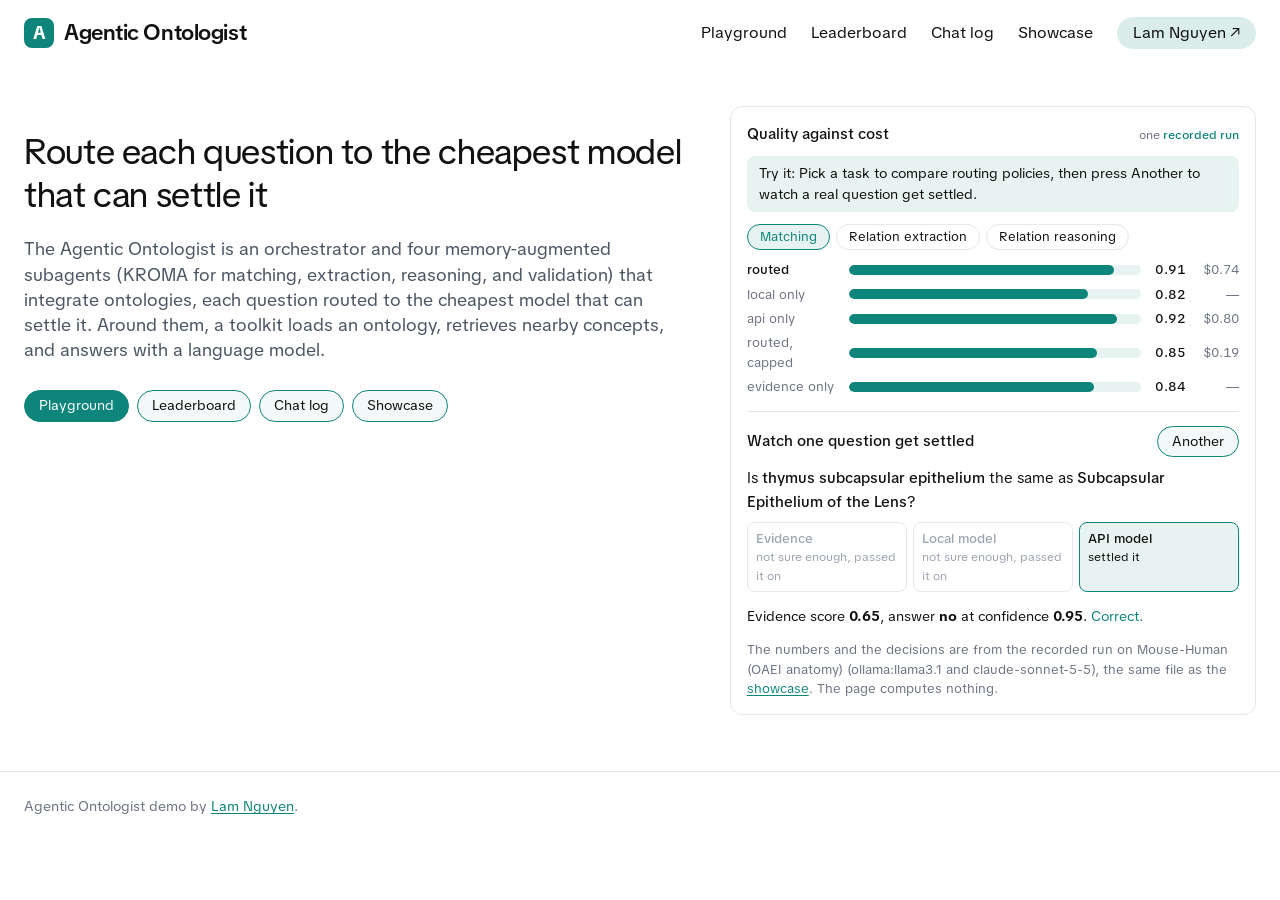
==== index.html @ b3329943 "Publish the Agentic Ontologist demo site. Co-Authored-By: Claude Opus 5.5 <noreply@anthropic.com>" ====
<!DOCTYPE html>
<html lang="en">
<head>
<meta charset="utf-8">
<meta name="viewport" content="width=device-width, initial-scale=1">
<title>Agentic Ontologist demo</title>
<link rel="preconnect" href="https://fonts.googleapis.com">
<link rel="preconnect" href="https://fonts.gstatic.com" crossorigin>
<link href="https://fonts.googleapis.com/css2?family=TikTok+Sans:wght@400;500;600;700&family=JetBrains+Mono:wght@400;500&display=swap" rel="stylesheet">
<link rel="icon" href="favicon.svg" type="image/svg+xml">
<link rel="stylesheet" href="style.css">
</head>
<body>
<a class="skip" href="#content">Skip to content</a>
<header class="site">
  <a class="logo" href="index.html"><span class="logo-mark">A</span><span>Agentic Ontologist</span></a>
  <nav class="site" aria-label="Demos">
    <a href="playground.html">Playground</a>
    <a href="leaderboard.html">Leaderboard</a>
    <a href="chat-log.html">Chat log</a>
    <a href="showcase/">Showcase</a>
    <a href="https://lamng3.com/" class="pill">Lam Nguyen ↗</a>
  </nav>
</header>
<main class="wrap" id="content" style="max-width:1280px">
<section class="hero">
  <div>
    <h1>Route each question to the cheapest model that can settle it</h1>
    <p class="lede">The Agentic Ontologist is an orchestrator and four memory-augmented subagents (KROMA for matching, extraction, reasoning, and validation) that integrate ontologies, each question routed to the cheapest model that can settle it. Around them, a toolkit loads an ontology, retrieves nearby concepts, and answers with a language model.</p>
    <div class="actions">
      <a class="btn solid" href="playground.html">Playground</a>
      <a class="btn" href="leaderboard.html">Leaderboard</a>
      <a class="btn" href="chat-log.html">Chat log</a>
      <a class="btn" href="showcase/">Showcase</a>
    </div>
  </div>
  <div class="demo-card" id="demo">
    <div class="head"><h3>Quality against cost</h3><span class="tag">one <b>recorded run</b></span></div>
    <p class="try">Try it: Pick a task to compare routing policies, then press Another to watch a real question get settled.</p>
    <div class="tabs" id="tabs" role="tablist"></div>
    <div class="bars" id="policies"></div>
    <hr class="rule">
    <div class="head"><h3>Watch one question get settled</h3><button type="button" class="btn" id="ask">Another</button></div>
    <div class="ask" id="question"></div>
    <p class="note">The numbers and the decisions are from the recorded run on <span id="track"></span> (ollama:llama3.1 and claude-sonnet-5-5), the same file as the <a href="showcase/">showcase</a>. The page computes nothing.</p>
  </div>
</section>
<script src="demo.js"></script>
</main>
<footer class="site">Agentic Ontologist demo by <a href="https://lamng3.com/">Lam Nguyen</a>.</footer>
</body>
</html>
---- style.css ----
:root {
  --primary: #0d857a;
  --primary-5: rgba(13, 133, 122, 0.05);
  --primary-10: rgba(13, 133, 122, 0.1);
  --primary-15: rgba(13, 133, 122, 0.15);
  --primary-50: rgba(13, 133, 122, 0.5);
  --bg: #ffffff;
  --fg: #111111;
  --muted: #4b5563;
  --subtle: #6b7280;
  --faint: #9ca3af;
  --border: #e5e7eb;
  --warn: #a15c07;
  --warn-bg: rgba(161, 92, 7, 0.1);
  --bad: #b42318;
  --bad-bg: rgba(180, 35, 24, 0.09);
  --font: "TikTok Sans", ui-sans-serif, system-ui, -apple-system, "Segoe UI", sans-serif;
  --mono: "JetBrains Mono", ui-monospace, SFMono-Regular, Menlo, monospace;
}

@media (prefers-color-scheme: dark) {
  :root:not([data-theme="light"]) {
    --primary: #2dd4bf;
    --primary-5: rgba(45, 212, 191, 0.06);
    --primary-10: rgba(45, 212, 191, 0.1);
    --primary-15: rgba(45, 212, 191, 0.16);
    --primary-50: rgba(45, 212, 191, 0.5);
    --bg: #111214;
    --fg: #ececec;
    --muted: #b4b8bf;
    --subtle: #9096a0;
    --faint: #6b7280;
    --border: #2a2d33;
    --warn: #f0b252;
    --warn-bg: rgba(240, 178, 82, 0.12);
    --bad: #ff8a80;
    --bad-bg: rgba(255, 138, 128, 0.12);
  }
}

* { box-sizing: border-box; }
html { -webkit-text-size-adjust: 100%; scroll-behavior: smooth; }
body { margin: 0; background: var(--bg); color: var(--fg); font-family: var(--font); font-size: 16px; line-height: 1.55; }
::selection { background: var(--primary-15); }
a { color: var(--primary); text-underline-offset: 0.15em; }
button { font: inherit; color: inherit; }
button:not(:disabled) { cursor: pointer; }
.wrap { max-width: 1280px; margin: 0 auto; padding: 0 24px; }
.skip { position: absolute; left: -999px; top: 0; }
.skip:focus { left: 8px; top: 8px; background: var(--bg); padding: 8px; z-index: 5; }

/* Header */
header.site { display: flex; align-items: center; justify-content: space-between; gap: 24px; padding: 16px 24px; max-width: 1280px; margin: 0 auto; }
.logo { display: flex; align-items: center; gap: 10px; text-decoration: none; color: var(--fg); font-size: 22px; font-weight: 600; letter-spacing: -0.02em; }
.logo-mark { width: 30px; height: 30px; border-radius: 8px; background: var(--primary); color: var(--bg); display: grid; place-items: center; font-size: 18px; font-weight: 700; }
.logo b { color: var(--primary); font-weight: 600; }
nav.site { display: flex; align-items: center; gap: 24px; }
nav.site a { text-decoration: none; color: var(--fg); }
nav.site a:hover { color: var(--primary); }
nav.site a.pill { background: var(--primary-15); padding: 4px 16px; border-radius: 999px; }
nav.site a.pill:hover { background: var(--primary-50); color: var(--fg); }

/* Hero */
.hero { padding: 40px 0 56px; display: grid; grid-template-columns: 5fr 4fr; gap: 48px; align-items: start; }
.hero h1 { font-size: 36px; line-height: 1.2; font-weight: 400; margin: 24px 0 20px; max-width: 42rem; letter-spacing: -0.01em; }
.hero .lede { font-size: 18px; line-height: 1.4; color: var(--muted); margin: 0 0 28px; max-width: 42rem; }
.install { background: var(--primary-5); border: 1px solid var(--primary); border-radius: 10px; padding: 10px 14px; font-family: var(--mono); font-size: 13.5px; white-space: pre; overflow-x: auto; margin: 0 0 16px; }
.install .prompt { color: var(--primary-50); user-select: none; }
.actions { display: flex; gap: 8px; flex-wrap: wrap; }
.btn { border: 1px solid var(--primary); background: var(--primary-5); color: var(--fg); border-radius: 999px; padding: 4px 14px; font-size: 14px; text-decoration: none; }
.btn:hover:not(:disabled) { background: var(--primary-15); }
.btn:disabled { opacity: 0.45; }
.btn.solid { background: var(--primary); color: var(--bg); }

/* Live demo card */
.demo-card { border: 1px solid var(--border); border-radius: 12px; padding: 16px; }
.demo-card .head { display: flex; justify-content: space-between; align-items: baseline; margin-bottom: 10px; gap: 8px; }
.demo-card h3 { margin: 0; font-size: 15px; font-weight: 500; }
.tag { font-size: 12px; color: var(--subtle); white-space: nowrap; }
.tag b { color: var(--primary); font-weight: 500; }
.mems { display: grid; gap: 6px; margin: 4px 0 12px; }
.mem { border: 1px solid var(--border); border-radius: 8px; padding: 6px 10px; font-size: 13.5px; background: transparent; text-align: left; width: 100%; display: grid; grid-template-columns: 1fr auto; gap: 2px 10px; }
.mem:hover:not(:disabled) { border-color: var(--primary-50); }
.mem[aria-pressed="true"] { border-color: var(--primary); background: var(--primary-5); }
.mem .key { font-family: var(--mono); font-size: 12px; color: var(--subtle); }
.mem .txt { grid-column: 1; }
.mem.hidden { display: none; }
.chip { font-size: 11.5px; padding: 1px 8px; border-radius: 999px; align-self: start; grid-row: 1 / span 2; grid-column: 2; }
.chip.live { background: var(--primary-10); color: var(--primary); }
.chip.stale { background: var(--warn-bg); color: var(--warn); }
.chip.retracted { background: var(--bad-bg); color: var(--bad); }
.slider { display: grid; grid-template-columns: auto 1fr auto; gap: 10px; align-items: center; font-size: 13px; color: var(--subtle); }
.slider input { width: 100%; accent-color: var(--primary); }
.logline { font-family: var(--mono); font-size: 12px; color: var(--subtle); min-height: 2.9em; margin: 10px 0 0; }
.logline b { color: var(--fg); font-weight: 500; }
.note { font-size: 12.5px; color: var(--subtle); margin: 12px 0 0; }

/* Sections */
section.block { padding: 40px 0; border-top: 1px solid var(--border); }
section.block h2 { font-size: 20px; font-weight: 400; margin: 0 0 8px; }
section.block .sub { margin: 0 0 20px; font-size: 14px; color: var(--subtle); }
.cards { display: grid; grid-template-columns: repeat(auto-fill, minmax(260px, 1fr)); gap: 12px; }
a.card, div.card { border: 1px solid var(--border); border-radius: 12px; padding: 14px 16px; text-decoration: none; color: var(--fg); display: block; }
a.card:hover { border-color: var(--primary-50); background: var(--primary-5); }
a.card strong, div.card strong { display: block; font-weight: 500; margin-bottom: 2px; }
a.card span, div.card span { font-size: 14px; color: var(--muted); }

/* Manual */
.layout { max-width: 1280px; margin: 0 auto; padding: 0 24px; display: grid; grid-template-columns: 240px minmax(0, 1fr); gap: 48px; }
.nav { position: sticky; top: 0; align-self: start; max-height: 100vh; overflow-y: auto; padding: 8px 0 32px; font-size: 14px; }
.nav a { display: block; padding: 3px 10px; border-radius: 6px; text-decoration: none; color: var(--muted); }
.nav a:hover { color: var(--fg); background: var(--primary-5); }
.nav a[aria-current="page"] { color: var(--primary); background: var(--primary-10); font-weight: 500; }
.nav-part { margin: 18px 10px 4px; font-size: 11.5px; letter-spacing: 0.06em; text-transform: uppercase; color: var(--faint); }
.brand-desk { display: none; }
.search { width: 100%; padding: 6px 12px; border: 1px solid var(--border); border-radius: 999px; background: transparent; color: var(--fg); font: inherit; font-size: 14px; }
.search:focus { outline: 0; border-color: var(--primary); }
#results { list-style: none; padding: 0 0 0 10px; margin: 8px 0; }
#results li { margin: 4px 0; }
main { padding: 8px 0 64px; min-width: 0; max-width: 780px; }
.kicker { margin: 16px 0 0; font-size: 13px; color: var(--primary); }
h1 { font-size: 34px; font-weight: 400; line-height: 1.2; letter-spacing: -0.01em; margin: 4px 0 12px; }
.lede { font-size: 18px; line-height: 1.4; color: var(--muted); margin: 0 0 24px; }
h2 { font-size: 22px; font-weight: 500; margin: 40px 0 8px; letter-spacing: -0.01em; }
h3 { font-size: 17px; font-weight: 500; margin: 28px 0 6px; }
p, li { overflow-wrap: anywhere; }
li { margin: 3px 0; }
.toc { border: 1px solid var(--border); border-radius: 10px; padding: 10px 16px; margin: 0 0 24px; font-size: 14px; }
.toc strong { font-weight: 500; }
.toc ol { margin: 4px 0 0; padding-left: 1.2rem; }
.toc a { text-decoration: none; }
.callout { border-radius: 10px; padding: 10px 16px; margin: 18px 0; font-size: 15px; background: var(--primary-5); border-left: 3px solid var(--primary); }
.callout p:first-of-type { margin-top: 0; }
.callout p:last-child { margin-bottom: 0; }
.callout .label { display: block; font-size: 11.5px; letter-spacing: 0.06em; text-transform: uppercase; color: var(--primary); margin-bottom: 2px; }
.callout.next, .callout.warning { background: var(--warn-bg); border-color: var(--warn); }
.callout.next .label, .callout.warning .label { color: var(--warn); }
pre { background: var(--primary-5); border: 1px solid var(--border); border-radius: 10px; padding: 12px 14px; overflow-x: auto; font-family: var(--mono); font-size: 13.5px; line-height: 1.5; }
code { font-family: var(--mono); font-size: 0.9em; }
p code, li code, td code { background: var(--primary-10); border-radius: 4px; padding: 1px 5px; }
table { border-collapse: collapse; width: 100%; margin: 16px 0; font-size: 14.5px; display: block; overflow-x: auto; }
th, td { text-align: left; padding: 7px 12px; border-bottom: 1px solid var(--border); vertical-align: top; }
th { font-weight: 500; color: var(--subtle); }
footer.site { max-width: 1280px; margin: 0 auto; padding: 24px; border-top: 1px solid var(--border); font-size: 13.5px; color: var(--subtle); }
.nav-toggle, .nav-button { display: none; }

@media (max-width: 900px) {
  .hero { grid-template-columns: 1fr; gap: 28px; }
  .hero h1 { font-size: 30px; margin-top: 8px; }
  .layout { grid-template-columns: 1fr; gap: 0; }
  .nav { position: static; max-height: none; display: none; border-bottom: 1px solid var(--border); margin-bottom: 12px; }
  .nav-toggle:checked ~ .layout .nav { display: block; }
  .nav-button { display: inline-block; border: 1px solid var(--border); border-radius: 999px; padding: 2px 14px; font-size: 14px; }
  .brand-desk { display: block; font-weight: 500; padding: 4px 10px; }
  nav.site a:not(.pill) { display: none; }
  .wrap, .layout { padding: 0 16px; }
  header.site { padding: 12px 16px; }
}
.eyebrow { font-size: 12px; letter-spacing: 0.08em; text-transform: uppercase; color: var(--subtle); margin: 24px 0 4px; }
.prose-home { max-width: 780px; }
.prose-home h2 { margin-top: 28px; }

/* Routing demo */
.tabs { display: flex; flex-wrap: wrap; gap: 6px; margin-bottom: 10px; }
.tab { border: 1px solid var(--border); background: transparent; border-radius: 999px; padding: 2px 12px; font-size: 13px; }
.tab[aria-selected="true"] { border-color: var(--primary); background: var(--primary-10); color: var(--primary); }
.bars { display: grid; gap: 5px; margin: 8px 0; }
.bar { display: grid; grid-template-columns: 7.5em 1fr 3em 3.6em; gap: 8px; align-items: center; font-size: 12.5px; color: var(--subtle); }
.bar i { display: block; height: 10px; border-radius: 5px; background: var(--primary-10); position: relative; overflow: hidden; }
.bar i::after { content: ""; position: absolute; inset: 0 auto 0 0; width: var(--w); background: var(--primary); border-radius: 5px; transition: width 0.2s; }
.bar b { font-weight: 500; color: var(--fg); text-align: right; font-variant-numeric: tabular-nums; }
.bar em { font-style: normal; text-align: right; font-variant-numeric: tabular-nums; }
.bar.pick span { color: var(--fg); font-weight: 500; }
.rule { border: 0; border-top: 1px solid var(--border); margin: 14px 0; }
.ask { font-size: 13.5px; min-height: 11em; }
.ask .pair { font-size: 15px; margin: 0 0 8px; }
.ask .pair b { font-weight: 500; }
.steps { display: grid; grid-template-columns: repeat(3, 1fr); gap: 6px; margin: 8px 0; }
.step { border: 1px solid var(--border); border-radius: 8px; padding: 6px 8px; font-size: 12px; color: var(--faint); }
.step.on { border-color: var(--primary); background: var(--primary-10); color: var(--fg); }
.step b { display: block; font-weight: 500; font-size: 12.5px; }
.verdict.ok { color: var(--primary); }
.verdict.no { color: #b42318; }
.prose-home { max-width: none; }
.prose-home pre { max-width: 780px; }

/* Phones: let grid children shrink so wide code scrolls inside its box instead of widening the page */
.hero > *, .layout > *, .demo-card, .cards > * { min-width: 0; }
.install, pre { max-width: 100%; }
.demo-card pre, .demo-card .bars { overflow-x: auto; }
@media (max-width: 900px) {
  body { overflow-x: hidden; }
  .bar { grid-template-columns: 5em 1fr 2.4em 3.2em; }
}
@media (max-width: 900px) {
  header.site { gap: 8px; }
  nav.site { gap: 8px; }
  .logo { font-size: 19px; gap: 8px; }
  nav.site a.pill { padding: 3px 10px; white-space: nowrap; font-size: 14px; }
}
body:not(:has(.layout)) .nav-button { display: none; }
/* Previous and next */
.pager { display: flex; justify-content: space-between; gap: 16px; margin: 40px 0 0; padding-top: 18px; border-top: 1px solid var(--border); }
.pager a { display: block; border: 1px solid var(--border); border-radius: 12px; padding: 10px 16px; text-decoration: none; color: var(--fg); min-width: 0; max-width: 48%; }
.pager a:hover { border-color: var(--primary-50); background: var(--primary-5); }
.pager a span { display: block; font-size: 12px; color: var(--subtle); }
.pager .next { margin-left: auto; text-align: right; }

.try { margin: 0 0 12px; padding: 7px 12px; border-radius: 8px; background: var(--primary-10); font-size: 13.5px; }

/* Arena: a ranked leaderboard in the manual's own theme (arena.js) */
.arena { margin: 8px 0 24px; }
main:has(.arena) { max-width: none; }
.arena .a-bar { display: flex; flex-wrap: wrap; gap: 10px 16px; align-items: center; margin: 0 0 14px; font-size: 14px; }
.arena .seg { display: inline-flex; gap: 6px; flex-wrap: wrap; }
.arena .seg button { border: 1px solid var(--border); background: transparent; border-radius: 999px; padding: 3px 13px; font-size: 13.5px; }
.arena .seg button[aria-pressed="true"] { border-color: var(--primary); background: var(--primary-10); color: var(--primary); }
.arena input[type="search"] { border: 1px solid var(--border); background: transparent; border-radius: 999px; padding: 4px 14px; font: inherit; font-size: 14px; min-width: 12em; color: var(--fg); }
.arena input[type="search"]:focus { outline: 0; border-color: var(--primary); }
.arena .a-sub { color: var(--subtle); font-size: 13.5px; margin: 0 0 14px; }
.podium { display: grid; grid-template-columns: repeat(3, minmax(0, 1fr)); gap: 12px; margin: 0 0 18px; align-items: end; }
.podium .slot { border: 1px solid var(--border); border-radius: 14px; padding: 14px 16px; display: grid; gap: 4px; position: relative; overflow: hidden; }
.podium .slot.r1 { order: 2; padding-top: 22px; padding-bottom: 20px; border-color: var(--gold); background: linear-gradient(180deg, color-mix(in srgb, var(--gold) 12%, transparent), transparent 70%); }
.podium .slot.r2 { order: 1; } .podium .slot.r3 { order: 3; }
.podium .slot.ours { box-shadow: inset 0 0 0 1.5px var(--primary-50); }
.medal { width: 28px; height: 28px; border-radius: 50%; display: grid; place-items: center; font-size: 14px; font-weight: 700; color: #fff; background: var(--m); }
.r1 .medal, td.rank .medal.r1 { --m: var(--gold); } .r2 .medal, td.rank .medal.r2 { --m: var(--silver); } .r3 .medal, td.rank .medal.r3 { --m: var(--bronze); }
.podium .name { font-weight: 500; font-size: 16px; overflow-wrap: anywhere; line-height: 1.25; }
.podium .score { font-size: 30px; font-weight: 500; letter-spacing: -0.01em; font-variant-numeric: tabular-nums; line-height: 1.1; }
.podium .meta { font-size: 12.5px; color: var(--subtle); min-height: 1.4em; }
.podium .slot.r1 .score { font-size: 36px; }
@media (max-width: 700px) { .podium { grid-template-columns: minmax(0, 1fr); } .podium .slot { order: unset !important; } }
.arena table { width: 100%; border-collapse: collapse; font-size: 14.5px; display: table; }
.arena th, .arena td { padding: 9px 10px; border-bottom: 1px solid var(--border); text-align: left; vertical-align: middle; }
.arena th { font-weight: 500; color: var(--subtle); white-space: nowrap; font-size: 13px; }
.arena th button { background: none; border: 0; padding: 0; font: inherit; color: inherit; cursor: pointer; }
.arena th button:hover, .arena th[aria-sort] button { color: var(--fg); }
.arena th[aria-sort="descending"] button::after { content: " ↓"; } .arena th[aria-sort="ascending"] button::after { content: " ↑"; }
.arena td.num, .arena th.num { text-align: right; font-variant-numeric: tabular-nums; }
.arena td.rank { width: 3.2em; }
.arena td.rank .medal { width: 24px; height: 24px; font-size: 12px; }
.arena td.rank .plain { color: var(--subtle); padding-left: 8px; }
.arena tr.ours td { background: var(--primary-5); }
.arena tr.ours td:first-child { box-shadow: inset 3px 0 0 var(--primary); }
.arena .nm { font-weight: 500; }
.arena .tags { display: flex; flex-wrap: wrap; gap: 4px 6px; margin-top: 3px; }
.arena .tag { display: inline-block; font-size: 11.5px; padding: 0 8px; border-radius: 999px; border: 1px solid var(--border); color: var(--subtle); white-space: nowrap; }
.arena .tag.ours { border-color: var(--primary-50); color: var(--primary); background: var(--primary-10); }
.arena .meter { display: grid; grid-template-columns: minmax(70px, 1fr) 3.4em; gap: 10px; align-items: center; min-width: 170px; }
.arena .meter i { display: block; height: 9px; border-radius: 5px; background: var(--primary-10); position: relative; overflow: hidden; }
.arena .meter i::after { content: ""; position: absolute; inset: 0 auto 0 0; width: var(--w); background: var(--primary); border-radius: 5px; }
.arena tr.other .meter i::after { background: var(--faint); }
.arena .meter b { font-weight: 500; text-align: right; font-variant-numeric: tabular-nums; }
.arena .none { color: var(--faint); }
.arena .a-foot { color: var(--subtle); font-size: 13px; margin: 12px 0 0; }
.arena .scroll { overflow-x: auto; }
@media (max-width: 720px) { .arena .opt { display: none; } .arena .meter { min-width: 120px; } }
:root { --gold: #b8860b; --silver: #8a94a3; --bronze: #b0693a; }
@media (prefers-color-scheme: dark) { :root:not([data-theme="light"]) { --gold: #d4a62a; --silver: #9aa4b2; --bronze: #c97b4a; } }

.btn.solid:hover:not(:disabled) { background: var(--primary); color: var(--bg); filter: brightness(1.12); }
.btn.solid:disabled { opacity: 0.5; }

/* Playground (pg.js) */
.pg { margin: 8px 0 24px; display: grid; gap: 16px; }
.pg-panel { border: 1px solid var(--border); border-radius: 12px; padding: 14px 16px; min-width: 0; }
.pg-panel > h3 { font-size: 15px; font-weight: 500; margin: 0 0 4px; }
.pg-panel > .pg-sub { font-size: 13.5px; color: var(--subtle); margin: 0 0 10px; }
.pg textarea { width: 100%; min-height: 9em; resize: vertical; border: 1px solid var(--border); border-radius: 10px; background: var(--primary-5); color: var(--fg); font: 13px/1.5 var(--mono); padding: 10px 12px; tab-size: 2; }
.pg textarea:focus, .pg select:focus, .pg input:focus { outline: 2px solid var(--primary); outline-offset: 1px; }
.pg select, .pg input[type="text"], .pg input[type="password"], .pg input[type="search"] { border: 1px solid var(--border); background: transparent; color: var(--fg); border-radius: 8px; padding: 5px 9px; font: inherit; font-size: 14px; max-width: 100%; }
.pg-row { display: flex; flex-wrap: wrap; gap: 8px 12px; align-items: center; margin: 10px 0 0; }
.pg-row .grow { flex: 1 1 14em; }
.pg-status { font-size: 13px; color: var(--subtle); }
.pg-line { font-size: 13.5px; color: var(--subtle); margin: 8px 0 0; }
.pg-line b { color: var(--fg); font-weight: 500; }
.pg-note { font-size: 13px; color: var(--subtle); margin: 8px 0 0; }
.pg-pre { font: 12.5px/1.5 var(--mono); background: var(--primary-5); border: 1px solid var(--border); border-radius: 10px; padding: 10px 12px; overflow: auto; margin: 8px 0 0; white-space: pre-wrap; }
.pg-scroll { overflow: auto; max-height: 26em; border: 1px solid var(--border); border-radius: 10px; margin-top: 10px; }
.pg-table { border-collapse: collapse; width: 100%; font-size: 13px; display: table; margin: 0; }
.pg-table th, .pg-table td { text-align: left; padding: 6px 10px; border-bottom: 1px solid var(--border); font-family: var(--mono); font-size: 12.5px; white-space: nowrap; }
.pg-table th { position: sticky; top: 0; background: var(--bg); color: var(--subtle); font-weight: 500; }
.pg-table tr:last-child td { border-bottom: 0; }
.pg-table td.pg-iri { color: var(--primary); } .pg-table td.pg-literal { color: var(--fg); } .pg-table td.pg-blank, .pg-table td.pg-unbound { color: var(--faint); }
.pg-error { border-left: 3px solid var(--bad, #b42318); background: color-mix(in srgb, var(--bad, #b42318) 10%, transparent); border-radius: 0 10px 10px 0; padding: 8px 12px; font: 13px/1.5 var(--mono); margin-top: 10px; white-space: pre-wrap; }
.pg-field { display: grid; gap: 3px; font-size: 12.5px; color: var(--subtle); }
.pg-field input { width: 100%; }
.pg-llm { display: grid; grid-template-columns: repeat(auto-fit, minmax(12em, 1fr)); gap: 10px; }
.pg-cols { display: grid; grid-template-columns: minmax(0, 1fr) minmax(0, 1fr); gap: 16px; }
@media (max-width: 900px) { .pg-cols { grid-template-columns: minmax(0, 1fr); } }
.pg-tag { display: inline-block; font-size: 11.5px; padding: 0 8px; border-radius: 999px; border: 1px solid var(--border); color: var(--subtle); }
.pg-tag.ok { border-color: var(--primary-50); color: var(--primary); background: var(--primary-10); }
.pg-tag.bad { border-color: var(--bad, #b42318); color: var(--bad, #b42318); }
.plan { list-style: none; margin: 8px 0 0; padding: 0; font: 12.5px/1.6 var(--mono); }
.plan li { display: flex; flex-wrap: wrap; gap: 4px 10px; align-items: baseline; padding-left: calc(var(--d) * 18px); }
.plan .op { color: var(--fg); } .plan .est { color: var(--subtle); }
.plan .rows { font-size: 11.5px; padding: 0 8px; border-radius: 999px; background: var(--primary-10); color: var(--primary); }
.plan .rows.off { background: color-mix(in srgb, var(--warn, #a15c07) 14%, transparent); color: var(--warn, #a15c07); }

.btn.solid:hover:not(:disabled) { background: var(--primary); color: var(--bg); filter: brightness(1.12); }
.btn.solid:disabled { opacity: 0.5; }

/* Evidence playground */
.rt { display: inline-block; font-size: 12px; padding: 1px 10px; border-radius: 999px; white-space: nowrap; }
.rt.yes { background: var(--primary-10); color: var(--primary); }
.rt.no { background: color-mix(in srgb, var(--bad, #b42318) 12%, transparent); color: var(--bad, #b42318); }
.rt.model { background: color-mix(in srgb, var(--warn, #a15c07) 14%, transparent); color: var(--warn, #a15c07); }
.sugg { display: flex; flex-wrap: wrap; gap: 6px; margin-top: 8px; }
.sugg button { border: 1px solid var(--border); background: transparent; border-radius: 999px; padding: 2px 11px; font-size: 13px; }
.sugg button:hover { border-color: var(--primary-50); background: var(--primary-5); }
.params { display: grid; grid-template-columns: repeat(auto-fit, minmax(13em, 1fr)); gap: 10px 18px; margin-top: 10px; }
.params label { display: grid; gap: 2px; font-size: 12.5px; color: var(--subtle); }
.params input[type="range"] { width: 100%; accent-color: var(--primary); }
.params output { color: var(--fg); font-variant-numeric: tabular-nums; }
.cand td { white-space: normal; font-family: var(--font); font-size: 13.5px; }
.cand td.num { font-family: var(--mono); font-size: 12.5px; }
main:has(.pg) { max-width: none; }
.cand .btn { white-space: nowrap; padding: 2px 12px; }
.cand th { font-family: var(--font); font-size: 13px; white-space: normal; }
.pg input[type="range"] { accent-color: var(--primary); }
.pg progress { accent-color: var(--primary); width: 10em; height: 8px; }

/* Demo site: the header lists the demos, also on phones. */
@media (max-width: 900px) {
  header.site { flex-wrap: wrap; }
  nav.site { flex-wrap: wrap; gap: 4px 14px; }
  nav.site a:not(.pill) { display: inline; }
}
main.demo-page { max-width: 1100px; }
main.demo-page:has(.pg, .arena) { max-width: 1280px; }
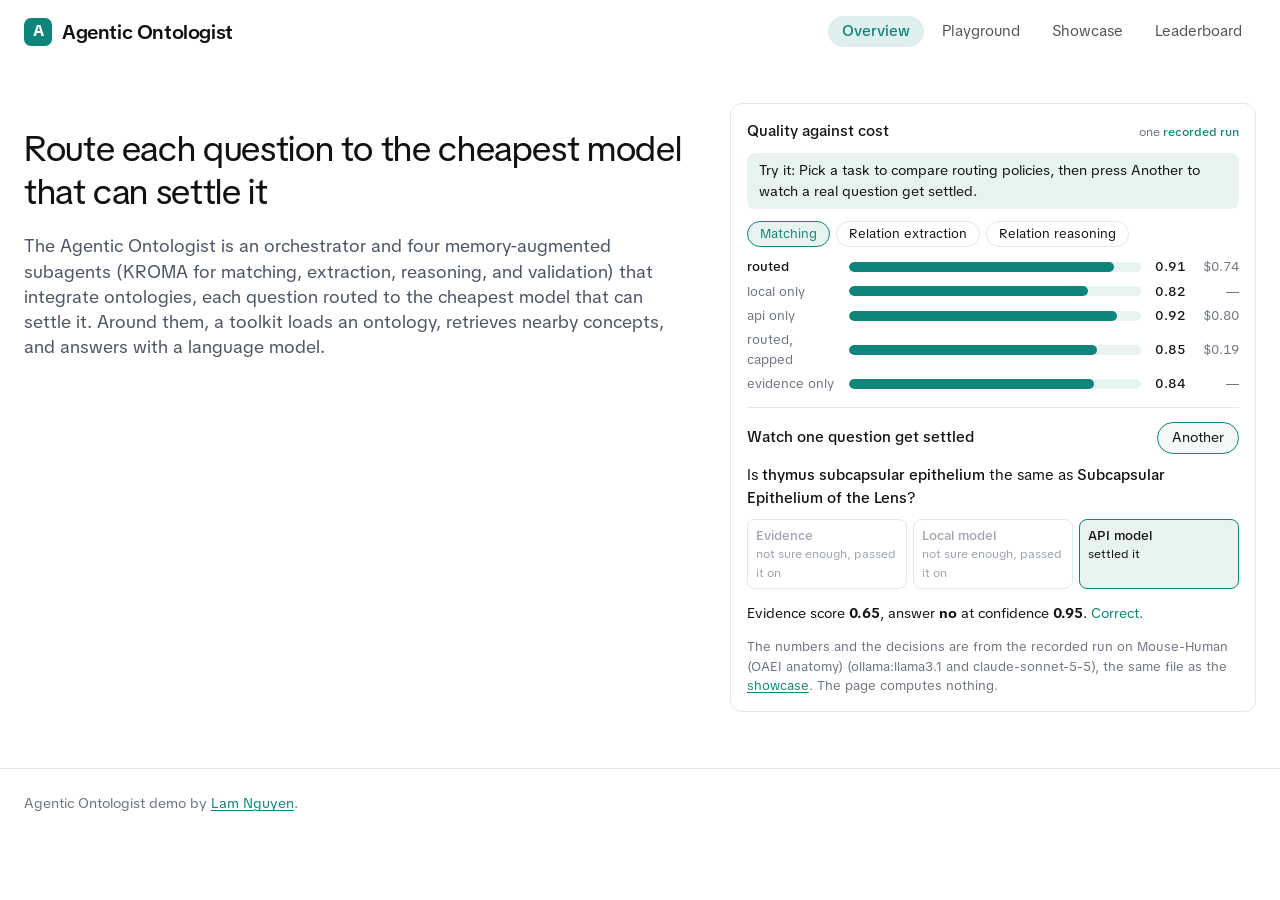
==== commit 79bac55f: "Simplify: one shared header on every page (Overview, Playground, Showcase, and Leaderboard or Visual" ====
--- a/index.html
+++ b/index.html
@@ -12,27 +12,28 @@
 </head>
 <body>
 <a class="skip" href="#content">Skip to content</a>
-<header class="site">
-  <a class="logo" href="index.html"><span class="logo-mark">A</span><span>Agentic Ontologist</span></a>
-  <nav class="site" aria-label="Demos">
-    <a href="playground.html">Playground</a>
-    <a href="leaderboard.html">Leaderboard</a>
-    <a href="chat-log.html">Chat log</a>
-    <a href="showcase/">Showcase</a>
-    <a href="https://lamng3.com/" class="pill">Lam Nguyen ↗</a>
-  </nav>
+<style>
+.dsh { --dsh-acc: #0d857a; box-sizing: border-box; max-width: 1280px; margin: 0 auto; padding: 16px 24px; display: flex; align-items: center;
+  justify-content: space-between; gap: 12px 24px; flex-wrap: wrap; font-family: "TikTok Sans", system-ui, -apple-system, sans-serif; line-height: 1.4; }
+.dsh a { text-decoration: none; color: inherit; }
+.dsh-logo { display: flex; align-items: center; gap: 10px; font-size: 20px; font-weight: 600; letter-spacing: -0.02em; }
+.dsh-mark { width: 28px; height: 28px; border-radius: 7px; background: #0d857a; color: #fff; display: grid; place-items: center; font-size: 16px; font-weight: 700; }
+.dsh-nav { display: flex; flex-wrap: wrap; gap: 4px; }
+.dsh-nav a { padding: 5px 14px; border-radius: 999px; font-size: 15px; opacity: 0.72; }
+.dsh-nav a:hover { opacity: 1; }
+.dsh-nav a[aria-current] { opacity: 1; color: var(--dsh-acc); background: color-mix(in srgb, var(--dsh-acc) 13%, transparent); font-weight: 500; }
+@media (max-width: 640px) { .dsh { padding: 12px 16px; } .dsh-nav a { padding: 4px 10px; font-size: 14px; } }
+@media (prefers-color-scheme: dark) { .dsh { --dsh-acc: #2dd4bf; } }
+</style>
+<header class="dsh">
+  <a class="dsh-logo" href="index.html"><span class="dsh-mark">A</span><span>Agentic Ontologist</span></a>
+  <nav class="dsh-nav" aria-label="Demos"><a href="index.html" aria-current="page">Overview</a><a href="playground.html">Playground</a><a href="showcase/">Showcase</a><a href="leaderboard.html">Leaderboard</a></nav>
 </header>
 <main class="wrap" id="content" style="max-width:1280px">
 <section class="hero">
   <div>
     <h1>Route each question to the cheapest model that can settle it</h1>
     <p class="lede">The Agentic Ontologist is an orchestrator and four memory-augmented subagents (KROMA for matching, extraction, reasoning, and validation) that integrate ontologies, each question routed to the cheapest model that can settle it. Around them, a toolkit loads an ontology, retrieves nearby concepts, and answers with a language model.</p>
-    <div class="actions">
-      <a class="btn solid" href="playground.html">Playground</a>
-      <a class="btn" href="leaderboard.html">Leaderboard</a>
-      <a class="btn" href="chat-log.html">Chat log</a>
-      <a class="btn" href="showcase/">Showcase</a>
-    </div>
   </div>
   <div class="demo-card" id="demo">
     <div class="head"><h3>Quality against cost</h3><span class="tag">one <b>recorded run</b></span></div>
--- a/style.css
+++ b/style.css
@@ -320,11 +320,7 @@
 .pg input[type="range"] { accent-color: var(--primary); }
 .pg progress { accent-color: var(--primary); width: 10em; height: 8px; }
 
-/* Demo site: the header lists the demos, also on phones. */
-@media (max-width: 900px) {
-  header.site { flex-wrap: wrap; }
-  nav.site { flex-wrap: wrap; gap: 4px 14px; }
-  nav.site a:not(.pill) { display: inline; }
-}
+/* Demo site */
 main.demo-page { max-width: 1100px; }
 main.demo-page:has(.pg, .arena) { max-width: 1280px; }
+.demo-section { margin-top: 40px; }
